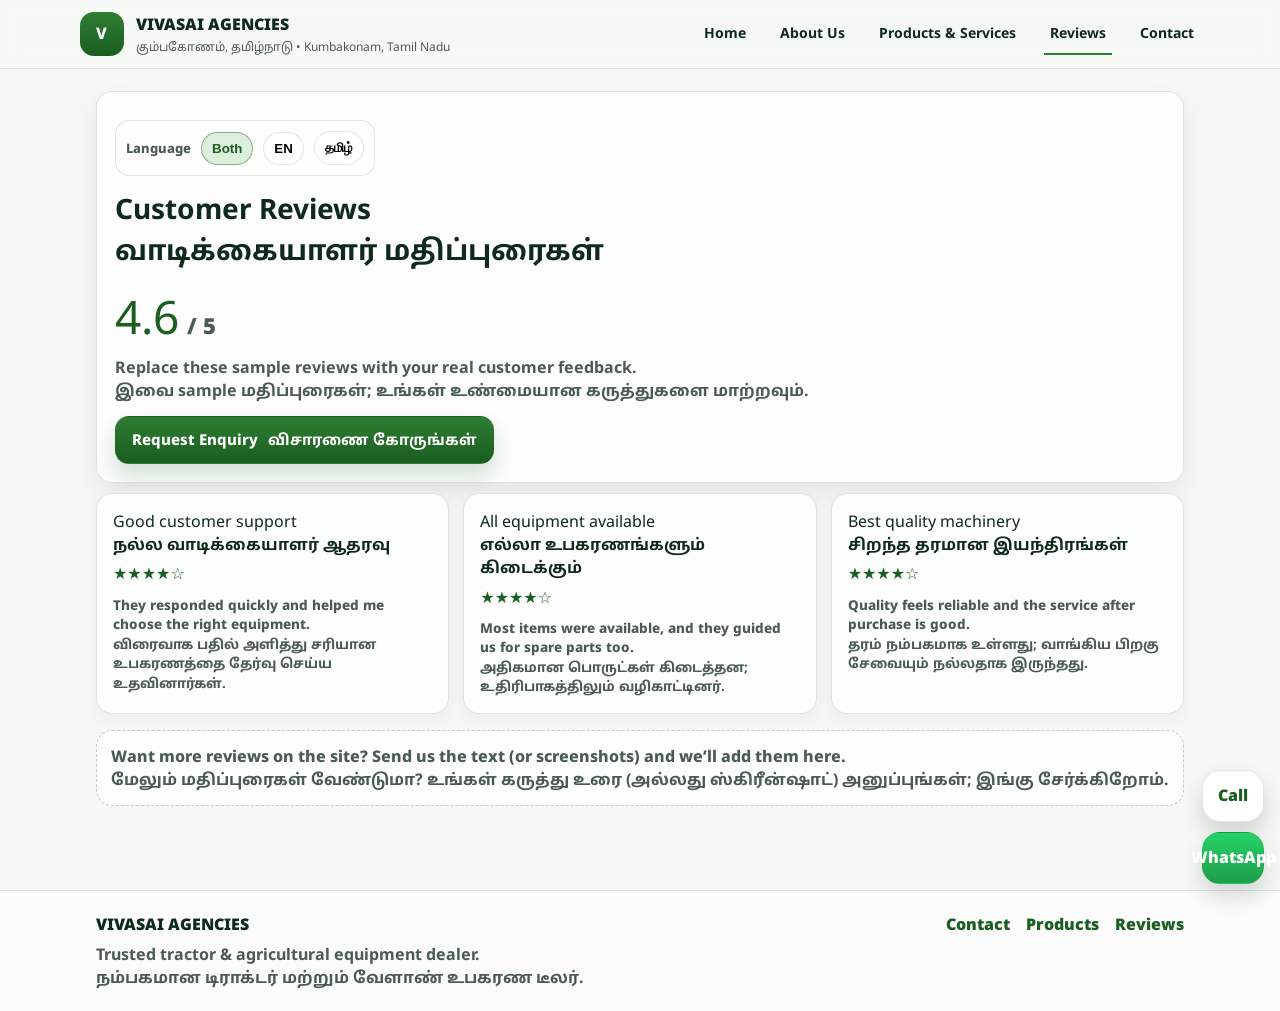
==== reviews.html @ 7ac6184e "Initial commit" ====
<!doctype html>
<html lang="en">
  <head>
    <meta charset="utf-8" />
    <meta name="viewport" content="width=device-width, initial-scale=1" />
    <title>Reviews | VIVASAI AGENCIES</title>
    <meta
      name="description"
      content="Customer reviews and trust rating for VIVASAI AGENCIES tractor and agricultural equipment dealership in Kumbakonam."
    />

    <link rel="preconnect" href="https://fonts.googleapis.com" />
    <link rel="preconnect" href="https://fonts.gstatic.com" crossorigin />
    <link
      href="https://fonts.googleapis.com/css2?family=Noto+Sans:wght@400;600;700&family=Noto+Sans+Tamil:wght@400;600;700&display=swap"
      rel="stylesheet"
    />

    <link rel="stylesheet" href="./styles.css" />
    <script defer src="./script.js"></script>
  </head>
  <body>
    <a class="skip-link" href="#main">Skip to content</a>

    <header class="site-header" role="banner">
      <div class="container header-inner">
        <div class="brand">
          <a class="brand-link" href="./index.html" aria-label="VIVASAI AGENCIES Home">
            <div class="brand-mark" aria-hidden="true">V</div>
            <div class="brand-text">
              <div class="brand-title">VIVASAI AGENCIES</div>
              <div class="brand-sub">கும்பகோணம், தமிழ்நாடு • Kumbakonam, Tamil Nadu</div>
            </div>
          </a>
        </div>

        <button class="nav-toggle" type="button" aria-label="Open menu" aria-controls="site-nav" aria-expanded="false">
          <span class="nav-toggle-lines" aria-hidden="true"></span>
        </button>

        <nav id="site-nav" class="site-nav" aria-label="Primary">
          <a class="nav-link" href="./index.html">Home</a>
          <a class="nav-link" href="./about.html">About Us</a>
          <a class="nav-link" href="./products.html">Products & Services</a>
          <a class="nav-link" href="./reviews.html" aria-current="page">Reviews</a>
          <a class="nav-link" href="./contact.html">Contact</a>
        </nav>
      </div>
    </header>

    <main id="main" class="page">
      <section class="page-hero">
        <div class="container">
          <div class="page-hero-card">
            <div class="lang-toggle" role="group" aria-label="Language preference" style="margin-bottom:12px;">
              <span class="lang-toggle-label">Language</span>
              <button type="button" class="lang-btn" data-lang="both">Both</button>
              <button type="button" class="lang-btn" data-lang="en">EN</button>
              <button type="button" class="lang-btn" data-lang="ta">தமிழ்</button>
            </div>

            <h1 class="page-hero-title">
              <span class="bilingual en">Customer Reviews</span>
              <span class="bilingual ta">வாடிக்கையாளர் மதிப்புரைகள்</span>
            </h1>

            <div class="rating-large" aria-label="Rating 4.6 out of 5">
              <div class="rating-large-value">4.6</div>
              <div class="rating-large-out-of">/ 5</div>
            </div>
            <div class="muted" style="margin-bottom:14px;">
              <span class="bilingual en">Replace these sample reviews with your real customer feedback.</span>
              <span class="bilingual ta">இவை sample மதிப்புரைகள்; உங்கள் உண்மையான கருத்துகளை மாற்றவும்.</span>
            </div>

            <a class="btn btn-primary" href="./contact.html">
              Request Enquiry
              <span class="bilingual ta">விசாரணை கோருங்கள்</span>
            </a>
          </div>
        </div>
      </section>

      <div class="container">
        <section aria-label="Reviews list">
          <div class="reviews-grid">
            <article class="review-card">
              <div class="review-title">
                <span class="bilingual en">Good customer support</span>
                <span class="bilingual ta">நல்ல வாடிக்கையாளர் ஆதரவு</span>
              </div>
              <div class="stars" aria-hidden="true">★★★★☆</div>
              <p class="review-body">
                <span class="bilingual en">They responded quickly and helped me choose the right equipment.</span>
                <span class="bilingual ta">விரைவாக பதில் அளித்து சரியான உபகரணத்தை தேர்வு செய்ய உதவினார்கள்.</span>
              </p>
            </article>

            <article class="review-card">
              <div class="review-title">
                <span class="bilingual en">All equipment available</span>
                <span class="bilingual ta">எல்லா உபகரணங்களும் கிடைக்கும்</span>
              </div>
              <div class="stars" aria-hidden="true">★★★★☆</div>
              <p class="review-body">
                <span class="bilingual en">Most items were available, and they guided us for spare parts too.</span>
                <span class="bilingual ta">அதிகமான பொருட்கள் கிடைத்தன; உதிரிபாகத்திலும் வழிகாட்டினர்.</span>
              </p>
            </article>

            <article class="review-card">
              <div class="review-title">
                <span class="bilingual en">Best quality machinery</span>
                <span class="bilingual ta">சிறந்த தரமான இயந்திரங்கள்</span>
              </div>
              <div class="stars" aria-hidden="true">★★★★☆</div>
              <p class="review-body">
                <span class="bilingual en">Quality feels reliable and the service after purchase is good.</span>
                <span class="bilingual ta">தரம் நம்பகமாக உள்ளது; வாங்கிய பிறகு சேவையும் நல்லதாக இருந்தது.</span>
              </p>
            </article>
          </div>

          <div style="margin-top:16px;" class="catalog-note">
            <span class="bilingual en">
              Want more reviews on the site? Send us the text (or screenshots) and we’ll add them here.
            </span>
            <span class="bilingual ta">
              மேலும் மதிப்புரைகள் வேண்டுமா? உங்கள் கருத்து உரை (அல்லது ஸ்கிரீன்ஷாட்) அனுப்புங்கள்; இங்கு சேர்க்கிறோம்.
            </span>
          </div>
        </section>
      </div>
    </main>

    <footer class="site-footer">
      <div class="container footer-inner">
        <div class="footer-left">
          <div class="footer-brand">VIVASAI AGENCIES</div>
          <div class="footer-muted">
            <span class="bilingual en">Trusted tractor & agricultural equipment dealer.</span>
            <span class="bilingual ta">நம்பகமான டிராக்டர் மற்றும் வேளாண் உபகரண டீலர்.</span>
          </div>
        </div>
        <div class="footer-right">
          <a class="footer-link" href="./contact.html">Contact</a>
          <a class="footer-link" href="./products.html">Products</a>
          <a class="footer-link" href="./reviews.html">Reviews</a>
        </div>
      </div>
    </footer>

    <div class="floating-actions" aria-label="Quick actions">
      <a class="fab fab-call" data-action="call" href="tel:{{PHONE_NUMBER_PLACEHOLDER}}" aria-label="Call now">
        Call
      </a>
      <a class="fab fab-whatsapp" data-action="whatsapp" href="javascript:void(0)" aria-label="WhatsApp enquiry">
        WhatsApp
      </a>
    </div>
  </body>
</html>
---- styles.css ----
:root{
  --green:#2E7D32;
  --green-dark:#1B5E20;
  --green-soft:#C8E6C9;
  --bg:#F6F8F6;
  --card:#FFFFFF;
  --text:#0F2A1A;
  --muted:#4B5A52;
  --border:rgba(15,42,26,.12);
  --shadow:0 10px 24px rgba(15,42,26,.08);
  --radius:16px;
  --radius-sm:12px;
}

.admin-banner{
  max-width:1120px;
  margin:12px auto 0;
  padding:10px 14px;
  border-radius:14px;
  border:1px solid rgba(255,193,7,.45);
  background:rgba(255,243,205,.95);
  color:#5C3B00;
  font-weight:1000;
  font-size:13.5px;
}

*{ box-sizing:border-box; }
html,body{ height:100%; }
body{
  margin:0;
  font-family:"Noto Sans","Noto Sans Tamil",system-ui,-apple-system,Segoe UI,Roboto,Arial,sans-serif;
  background:var(--bg);
  color:var(--text);
  line-height:1.45;
}

.skip-link{
  position:absolute;
  left:-9999px;
  top:auto;
  width:1px;
  height:1px;
  overflow:hidden;
}
.skip-link:focus{
  left:16px;
  top:16px;
  width:auto;
  height:auto;
  padding:10px 14px;
  background:var(--card);
  border:1px solid var(--border);
  border-radius:10px;
  z-index:9999;
}

.container{
  width:100%;
  max-width:1120px;
  padding:0 16px;
  margin:0 auto;
}

.site-header{
  position:sticky;
  top:0;
  z-index:50;
  background:rgba(246,248,246,.75);
  backdrop-filter: blur(10px);
  border-bottom:1px solid var(--border);
}

.header-inner{
  display:flex;
  align-items:center;
  justify-content:space-between;
  gap:14px;
  padding:12px 0;
}

.brand-link{
  display:flex;
  align-items:center;
  gap:12px;
  text-decoration:none;
  color:inherit;
}

.brand-mark{
  width:44px;
  height:44px;
  border-radius:14px;
  display:grid;
  place-items:center;
  background:linear-gradient(180deg,var(--green),var(--green-dark));
  color:#fff;
  font-weight:800;
  letter-spacing:.5px;
}

.brand-title{
  font-weight:900;
  font-size:16px;
}
.brand-sub{
  font-size:12px;
  color:var(--muted);
  margin-top:2px;
}

.site-nav{
  display:flex;
  gap:22px;
  align-items:center;
}

.nav-link{
  text-decoration:none;
  color:var(--text);
  font-weight:700;
  font-size:14px;
  padding:10px 6px;
  border-bottom:2px solid transparent;
}

.nav-link[aria-current="page"]{
  border-bottom-color:var(--green);
}
.nav-link:hover{
  border-bottom-color:var(--green);
}

.nav-toggle{
  display:none;
  width:42px;
  height:42px;
  border-radius:14px;
  border:1px solid var(--border);
  background:var(--card);
}
.nav-toggle-lines{
  display:block;
  width:18px;
  height:2px;
  background:var(--text);
  margin:0 auto;
  position:relative;
}
.nav-toggle-lines::before,
.nav-toggle-lines::after{
  content:"";
  position:absolute;
  left:0;
  width:18px;
  height:2px;
  background:var(--text);
}
.nav-toggle-lines::before{ top:-6px; }
.nav-toggle-lines::after{ top:6px; }

.page{ padding-bottom:84px; }

.hero{
  position:relative;
  overflow:hidden;
  padding:22px 0 28px;
}
.hero-bg{
  position:absolute;
  inset:-200px -200px auto -200px;
  height:560px;
  background:
    linear-gradient(90deg, rgba(246,248,246,.98) 0%, rgba(246,248,246,.72) 35%, rgba(246,248,246,0) 70%),
    radial-gradient(circle at 20% 40%, rgba(46,125,50,.22), transparent 50%),
    radial-gradient(circle at 75% 20%, rgba(27,94,32,.18), transparent 55%),
    url("https://vivasaiagencies.com/images/index.jpeg") center/cover no-repeat;
  pointer-events:none;
}
.hero-inner{
  display:grid;
  grid-template-columns: 1.2fr .9fr;
  gap:22px;
  align-items:stretch;
  position:relative;
}

.hero-copy{
  padding:14px 0;
}

.hero-title{
  margin:6px 0 10px;
  font-size:40px;
  line-height:1.05;
}
.hero-sub{
  margin:0 0 18px;
  color:var(--muted);
  font-size:16px;
  max-width:56ch;
}

.bilingual{
  display:block;
}
.bilingual.ta{
  font-weight:700;
}

.hero-cta{
  display:flex;
  gap:12px;
  flex-wrap:wrap;
  margin:18px 0;
}

.btn{
  display:inline-flex;
  align-items:center;
  justify-content:center;
  gap:10px;
  border-radius:14px;
  padding:12px 16px;
  text-decoration:none;
  font-weight:800;
  font-size:15px;
  border:1px solid transparent;
  transition: transform .06s ease, box-shadow .2s ease, background .2s ease, border-color .2s ease;
}
.btn:active{ transform: translateY(1px); }
.btn-primary{
  background:linear-gradient(180deg,var(--green),var(--green-dark));
  color:#fff;
  box-shadow:0 12px 22px rgba(27,94,32,.18);
}
.btn-outline{
  background:#fff;
  color:var(--green-dark);
  border-color:rgba(27,94,32,.25);
}
.btn-outline:hover{ border-color:rgba(27,94,32,.5); }

.mt-16{ margin-top:16px; }

.lang-toggle{
  display:flex;
  align-items:center;
  gap:10px;
  margin-top:10px;
  padding:10px;
  border-radius:14px;
  background:rgba(255,255,255,.65);
  border:1px solid var(--border);
  width:max-content;
}
.lang-toggle-label{
  font-weight:800;
  font-size:13px;
  color:var(--muted);
}
.lang-btn{
  border-radius:999px;
  padding:8px 10px;
  border:1px solid var(--border);
  background:#fff;
  font-weight:900;
  cursor:pointer;
}
.lang-btn.is-active{
  border-color:rgba(27,94,32,.45);
  background:rgba(200,230,201,.65);
  color:var(--green-dark);
}

.hero-visual{
  display:flex;
  flex-direction:column;
  gap:14px;
}

.hero-card{
  background:rgba(255,255,255,.7);
  border:1px solid var(--border);
  border-radius:var(--radius);
  box-shadow:var(--shadow);
  padding:16px;
}
.hero-card-title{
  font-weight:900;
  font-size:16px;
  margin-bottom:10px;
}
.hero-card-row{
  display:flex;
  align-items:center;
  gap:10px;
  font-weight:800;
  margin:10px 0;
}
.dot{
  width:12px;
  height:12px;
  border-radius:999px;
  background:rgba(46,125,50,.2);
  border:2px solid var(--green);
}
.dot-green{ background:rgba(46,125,50,.14); }

.hero-card-badge{
  margin-top:14px;
  padding-top:14px;
  border-top:1px dashed rgba(15,42,26,.18);
  display:flex;
  align-items:center;
  justify-content:space-between;
  gap:14px;
}
.rating{
  display:flex;
  align-items:baseline;
  gap:6px;
}
.rating-value{
  font-size:30px;
  font-weight:1000;
  color:var(--green-dark);
}
.rating-text{
  font-weight:900;
  color:var(--muted);
}
.rating-caption{
  font-size:12px;
  color:var(--muted);
  text-align:right;
}

.hero-image-placeholder{
  flex:1;
  border-radius:var(--radius);
  border:1px solid var(--border);
  background:
    linear-gradient(135deg, rgba(46,125,50,.18), rgba(200,230,201,.3)),
    repeating-linear-gradient(
      45deg,
      rgba(15,42,26,.06),
      rgba(15,42,26,.06) 10px,
      transparent 10px,
      transparent 20px
    );
  min-height:220px;
  position:relative;
  overflow:hidden;
}

.hero-image{
  flex:1;
  border-radius:var(--radius);
  border:1px solid var(--border);
  min-height:220px;
  position:relative;
  overflow:hidden;
  background:rgba(255,255,255,.65);
}
.hero-image-img{
  position:absolute;
  inset:0;
  width:100%;
  height:100%;
  object-fit:cover;
}
.hero-image-img{
  filter:saturate(1.1) contrast(1.03);
}
.image-caption{
  position:absolute;
  bottom:14px;
  left:14px;
  right:14px;
  background:rgba(255,255,255,.75);
  border:1px solid var(--border);
  border-radius:14px;
  padding:10px 12px;
  font-weight:800;
  color:var(--muted);
  font-size:13px;
}

.section{
  padding:28px 0;
}
.section-muted{
  background:linear-gradient(180deg, rgba(200,230,201,.35), rgba(246,248,246,0));
  border-top:1px solid var(--border);
  border-bottom:1px solid var(--border);
}
.section-title{
  margin:0 0 16px;
  font-size:24px;
}

.grid-4{
  display:grid;
  grid-template-columns: repeat(4, 1fr);
  gap:14px;
}
.feature-card{
  background:var(--card);
  border:1px solid var(--border);
  border-radius:var(--radius);
  padding:16px;
  box-shadow: 0 6px 16px rgba(15,42,26,.05);
}
.feature-icon{
  font-size:26px;
  margin-bottom:10px;
}
.feature-title{
  margin:0 0 8px;
  font-size:16px;
}
.feature-text{
  margin:0;
  color:var(--muted);
  font-weight:700;
  font-size:13.5px;
}

.two-col{
  display:grid;
  grid-template-columns: 1.05fr .95fr;
  gap:22px;
  align-items:start;
}

.rating-large{
  display:flex;
  align-items:baseline;
  gap:8px;
  margin:14px 0 6px;
}
.rating-large-value{
  font-size:46px;
  font-weight:1100;
  color:var(--green-dark);
}
.rating-large-out-of{
  font-size:22px;
  font-weight:900;
  color:var(--muted);
}

.muted{ color:var(--muted); font-weight:700; }

.reviews-mini{
  display:flex;
  flex-wrap:wrap;
  gap:10px;
  margin:14px 0 18px;
}
.review-chip{
  background:rgba(255,255,255,.75);
  border:1px solid var(--border);
  padding:10px 12px;
  border-radius:999px;
  font-weight:900;
  font-size:13px;
}

.gallery{
  background:rgba(255,255,255,.65);
  border:1px solid var(--border);
  border-radius:var(--radius);
  padding:16px;
  box-shadow:var(--shadow);
}
.gallery-title{
  font-weight:1000;
  margin-bottom:12px;
}
.gallery-grid{
  display:grid;
  grid-template-columns: repeat(3, 1fr);
  gap:10px;
}
.thumb{
  border-radius:14px;
  height:92px;
  border:1px solid rgba(15,42,26,.12);
  background:
    linear-gradient(135deg, rgba(46,125,50,.18), rgba(200,230,201,.22)),
    radial-gradient(circle at 25% 20%, rgba(27,94,32,.18), transparent 40%),
    linear-gradient(180deg, rgba(255,255,255,.65), rgba(255,255,255,.1));
  padding:0;
  cursor:pointer;
  position:relative;
  overflow:hidden;
}
.thumb img{
  position:absolute;
  inset:0;
  width:100%;
  height:100%;
  object-fit:cover;
  opacity:.96;
}
.thumb-btn{
  appearance:none;
  -webkit-appearance:none;
  background:transparent;
}
.gallery-caption{ margin-top:12px; }

.faq{
  display:grid;
  grid-template-columns: 1fr 1fr;
  gap:14px;
}
.faq-item{
  border-radius:var(--radius);
  border:1px solid var(--border);
  background:rgba(255,255,255,.75);
  box-shadow:0 6px 16px rgba(15,42,26,.05);
  overflow:hidden;
}
.faq-toggle{
  width:100%;
  display:flex;
  align-items:center;
  justify-content:space-between;
  gap:12px;
  padding:14px 16px;
  background:transparent;
  border:0;
  cursor:pointer;
  text-align:left;
  font-weight:1100;
}
.faq-panel{
  padding:0 16px 14px;
  display:none;
}
.faq-chevron{
  display:inline-block;
  font-weight:1200;
  color:var(--green-dark);
  transition: transform .18s ease;
}
.faq-item.is-open .faq-panel{ display:block; }
.faq-item.is-open .faq-chevron{ transform: rotate(180deg); }

/* Lightbox */
.lightbox-backdrop{
  position:fixed;
  inset:0;
  background:rgba(0,0,0,.7);
  display:none;
  align-items:center;
  justify-content:center;
  padding:18px;
  z-index:250;
}
.lightbox-backdrop.is-open{ display:flex; }
.lightbox-modal{
  width:100%;
  max-width:980px;
  background:#fff;
  border-radius:18px;
  border:1px solid rgba(255,255,255,.15);
  box-shadow:0 30px 60px rgba(0,0,0,.25);
  overflow:hidden;
}
.lightbox-head{
  display:flex;
  align-items:center;
  justify-content:space-between;
  gap:14px;
  padding:12px 14px;
  background:rgba(246,248,246,.96);
  border-bottom:1px solid var(--border);
}
.lightbox-title{
  font-weight:1200;
  color:var(--text);
  font-size:14.5px;
}
.lightbox-close{
  border-radius:14px;
  padding:10px 12px;
  border:1px solid var(--border);
  background:#fff;
  font-weight:1100;
  cursor:pointer;
}
.lightbox-img{
  width:100%;
  height:auto;
  max-height:72vh;
  object-fit:cover;
  display:block;
  background:#000;
}

.section-cta{
  padding:30px 0;
}
.cta-inner{
  display:flex;
  align-items:center;
  justify-content:space-between;
  gap:18px;
  padding:18px;
  border-radius:var(--radius);
  background:linear-gradient(180deg, rgba(200,230,201,.55), rgba(255,255,255,.7));
  border:1px solid rgba(27,94,32,.22);
}
.cta-actions{
  display:flex;
  gap:12px;
  flex-wrap:wrap;
  justify-content:flex-end;
}

.product-preview{
  text-decoration:none;
  display:flex;
  flex-direction:column;
  gap:10px;
  padding:16px;
  background:var(--card);
  border:1px solid var(--border);
  border-radius:var(--radius);
  color:inherit;
  box-shadow:0 6px 16px rgba(15,42,26,.05);
}
.product-preview-title{
  font-weight:1000;
  font-size:16px;
}
.product-preview-desc{
  color:var(--muted);
  font-weight:800;
  font-size:13.5px;
  margin-top:auto;
}
.product-preview-link{
  font-weight:1000;
  color:var(--green-dark);
}

.site-footer{
  border-top:1px solid var(--border);
  padding:22px 0;
  background:rgba(255,255,255,.5);
}
.footer-inner{
  display:flex;
  align-items:flex-start;
  justify-content:space-between;
  gap:18px;
}
.footer-brand{
  font-weight:1000;
  font-size:16px;
  margin-bottom:6px;
}
.footer-muted{
  color:var(--muted);
  font-weight:700;
}
.footer-right{
  display:flex;
  gap:16px;
  flex-wrap:wrap;
}
.footer-link{
  color:var(--green-dark);
  text-decoration:none;
  font-weight:900;
}
.footer-link:hover{
  text-decoration:underline;
}

.floating-actions{
  position:fixed;
  right:16px;
  bottom:16px;
  display:flex;
  flex-direction:column;
  gap:10px;
  z-index:80;
}
.fab{
  display:flex;
  align-items:center;
  justify-content:center;
  width:62px;
  height:52px;
  border-radius:18px;
  border:1px solid var(--border);
  background:var(--card);
  box-shadow:0 12px 22px rgba(15,42,26,.16);
  font-weight:1000;
  text-decoration:none;
  color:var(--green-dark);
}
.fab-whatsapp{
  background:linear-gradient(180deg, #25D366, #1F9D4C);
  color:#fff;
  border-color:rgba(0,0,0,.06);
}
.fab:active{ transform: translateY(1px); }

/* Product & catalog styles (used by products.html) */
.catalog-note{
  background:rgba(255,255,255,.7);
  border:1px dashed rgba(27,94,32,.28);
  border-radius:var(--radius);
  padding:14px;
  color:var(--muted);
  font-weight:800;
}
.is-hidden{
  display:none !important;
}
.category{
  scroll-margin-top:110px;
}
.category-title{
  font-size:22px;
  font-weight:1100;
  margin:22px 0 12px;
}
.category-grid{
  display:grid;
  grid-template-columns: repeat(3, 1fr);
  gap:14px;
}
.product-card{
  background:var(--card);
  border:1px solid var(--border);
  border-radius:var(--radius);
  padding:16px;
  box-shadow:0 6px 16px rgba(15,42,26,.05);
}
.product-media{
  height:138px;
  border-radius:12px;
  border:1px solid rgba(15,42,26,.12);
  overflow:hidden;
  background:linear-gradient(135deg, rgba(46,125,50,.12), rgba(200,230,201,.25));
  margin-bottom:12px;
}
.product-media-img{
  width:100%;
  height:100%;
  object-fit:cover;
  display:block;
}
.product-card-top{
  display:flex;
  align-items:flex-start;
  justify-content:space-between;
  gap:10px;
}
.product-name{
  font-weight:1100;
}
.product-badges{
  display:flex;
  flex-wrap:wrap;
  gap:6px;
  justify-content:flex-end;
}
.badge{
  font-size:12px;
  font-weight:900;
  color:var(--green-dark);
  background:rgba(200,230,201,.65);
  border:1px solid rgba(27,94,32,.20);
  padding:6px 10px;
  border-radius:999px;
}
.product-bullets{
  margin:12px 0 14px;
  padding-left:18px;
  color:var(--muted);
  font-weight:800;
  font-size:13.5px;
}

.product-card-actions{
  display:flex;
  gap:10px;
}
.btn-small{
  padding:10px 12px;
  font-size:14px;
  border-radius:12px;
  flex:1;
}

.product-search{
  margin:16px 0 6px;
  background:rgba(255,255,255,.65);
  border:1px solid var(--border);
  border-radius:var(--radius);
  padding:14px;
  box-shadow:0 6px 16px rgba(15,42,26,.03);
}
.product-search label{
  display:block;
  font-weight:1100;
  color:var(--muted);
  font-size:13.5px;
  margin-bottom:8px;
}
#product-search-input{
  width:100%;
  border-radius:14px;
  border:1px solid var(--border);
  background:#fff;
  padding:12px 12px;
  font-size:14.5px;
  font-weight:900;
  outline:none;
}
.product-search .muted{
  margin-top:8px;
}

/* About page */
.page-hero{
  padding:22px 0 10px;
}
.page-hero-card{
  background:rgba(255,255,255,.7);
  border:1px solid var(--border);
  border-radius:var(--radius);
  padding:18px;
  box-shadow:var(--shadow);
}
.page-hero-title{
  font-size:28px;
  font-weight:1200;
  margin:0 0 10px;
}
.stats{
  display:grid;
  grid-template-columns: repeat(3, 1fr);
  gap:12px;
  margin-top:14px;
}
.stat{
  border-radius:var(--radius-sm);
  border:1px solid var(--border);
  background:#fff;
  padding:14px;
}
.stat-value{
  font-weight:1200;
  font-size:26px;
  color:var(--green-dark);
}
.stat-label{
  color:var(--muted);
  font-weight:900;
  margin-top:6px;
  font-size:13.5px;
}

/* Reviews page */
.reviews-grid{
  display:grid;
  grid-template-columns: repeat(3, 1fr);
  gap:14px;
}
.review-card{
  border-radius:var(--radius);
  border:1px solid var(--border);
  background:rgba(255,255,255,.75);
  box-shadow:0 6px 16px rgba(15,42,26,.05);
  padding:16px;
}
.review-title{
  font-weight:1100;
  margin:0 0 6px;
}
.stars{
  color:var(--green-dark);
  font-weight:1100;
  margin-bottom:10px;
}
.review-body{
  color:var(--muted);
  font-weight:800;
  margin:0;
  font-size:13.5px;
}

/* Contact page */
.contact-grid{
  display:grid;
  grid-template-columns: 1fr 1fr;
  gap:14px;
  align-items:start;
}
.contact-card{
  background:rgba(255,255,255,.7);
  border:1px solid var(--border);
  border-radius:var(--radius);
  padding:16px;
  box-shadow:var(--shadow);
}
.contact-card h3{
  margin:0 0 10px;
}
.map{
  width:100%;
  border:0;
  border-radius:var(--radius-sm);
  height:320px;
}
.form{
  display:grid;
  gap:12px;
}
.field label{
  display:block;
  font-weight:900;
  color:var(--muted);
  font-size:13px;
  margin-bottom:6px;
}
.field input,.field select,.field textarea{
  width:100%;
  border-radius:14px;
  border:1px solid var(--border);
  background:#fff;
  padding:12px 12px;
  font-size:14.5px;
  font-weight:800;
  outline:none;
}
.field textarea{
  min-height:110px;
  resize:vertical;
}
.form-actions{
  display:flex;
  gap:12px;
  flex-wrap:wrap;
}

/* Language display control */
body[data-lang="en"] .bilingual.ta{ display:none; }
body[data-lang="ta"] .bilingual.en{ display:none; }
body[data-lang="both"] .bilingual.ta,
body[data-lang="both"] .bilingual.en{ display:block; }

/* Responsive */
@media (max-width: 980px){
  .hero-inner{ grid-template-columns: 1fr; }
  .two-col{ grid-template-columns: 1fr; }
  .grid-4{ grid-template-columns: repeat(2, 1fr); }
  .category-grid{ grid-template-columns: repeat(2, 1fr); }
  .reviews-grid{ grid-template-columns: repeat(2, 1fr); }
  .contact-grid{ grid-template-columns: 1fr; }
  .faq{ grid-template-columns: 1fr; }
}

@media (max-width: 720px){
  .site-nav{
    position:absolute;
    top:64px;
    right:16px;
    left:16px;
    background:rgba(246,248,246,.92);
    backdrop-filter: blur(10px);
    border:1px solid var(--border);
    border-radius:var(--radius);
    padding:12px;
    display:none;
    flex-direction:column;
    gap:6px;
  }
  .site-header{ position:sticky; }
  .site-nav.is-open{ display:flex; }
  .nav-toggle{ display:inline-flex; align-items:center; justify-content:center; }
  .hero-title{ font-size:32px; }
  .category-grid{ grid-template-columns: 1fr; }
  .reviews-grid{ grid-template-columns: 1fr; }
  .grid-4{ grid-template-columns: 1fr 1fr; }
  .stats{ grid-template-columns: 1fr; }
  .cta-inner{ flex-direction:column; align-items:flex-start; }
  .cta-actions{ width:100%; justify-content:flex-start; }
}

/* Auth + dashboards */
.auth-wrap{
  display:flex;
  justify-content:center;
}
.auth-card{
  width:100%;
  max-width:980px;
  background:rgba(255,255,255,.7);
  border:1px solid var(--border);
  border-radius:var(--radius);
  padding:18px;
  box-shadow:var(--shadow);
}
.auth-title{
  font-size:30px;
  font-weight:1200;
  margin:0 0 8px;
}
.auth-grid{
  display:grid;
  grid-template-columns: 1fr 1fr;
  gap:14px;
  margin-top:12px;
}
.auth-panel{
  border:1px solid var(--border);
  background:rgba(255,255,255,.7);
  border-radius:var(--radius);
  padding:16px;
  box-shadow:0 6px 16px rgba(15,42,26,.05);
}
.auth-panel-title{
  font-size:18px;
  font-weight:1200;
  margin:0 0 10px;
}
.auth-form{
  display:grid;
  gap:12px;
}
.auth-actions{
  display:flex;
  justify-content:flex-end;
}
.auth-error{
  margin-top:10px;
  padding:12px 12px;
  border-radius:14px;
  border:1px solid rgba(140,0,0,.25);
  background:rgba(255,220,220,.65);
  color:#6b0000;
  font-weight:900;
}

.enquiry-list{
  display:grid;
  gap:12px;
}
.enquiry-card{
  border-radius:var(--radius);
  border:1px solid var(--border);
  background:rgba(255,255,255,.75);
  box-shadow:0 6px 16px rgba(15,42,26,.05);
  padding:16px;
}
.enquiry-top{
  display:flex;
  align-items:flex-start;
  justify-content:space-between;
  gap:12px;
}
.enquiry-title{
  font-weight:1200;
}
.enquiry-status{
  color:var(--green-dark);
  font-weight:1200;
}
.enquiry-meta{
  color:var(--muted);
  font-weight:900;
  font-size:13.5px;
  margin-top:8px;
}
.enquiry-message{
  margin-top:10px;
  color:var(--muted);
  font-weight:800;
  font-size:13.5px;
  white-space:pre-wrap;
}
.admin-actions{
  margin-top:12px;
}
.admin-note-input{
  font-weight:800;
}

.enquiry-stats{
  display:grid;
  grid-template-columns: repeat(3, 1fr);
  gap:12px;
}
.enquiry-stats .stat{
  background:#fff;
}

@media (max-width: 720px){
  .auth-grid{ grid-template-columns: 1fr; }
  .enquiry-stats{ grid-template-columns: 1fr; }
}
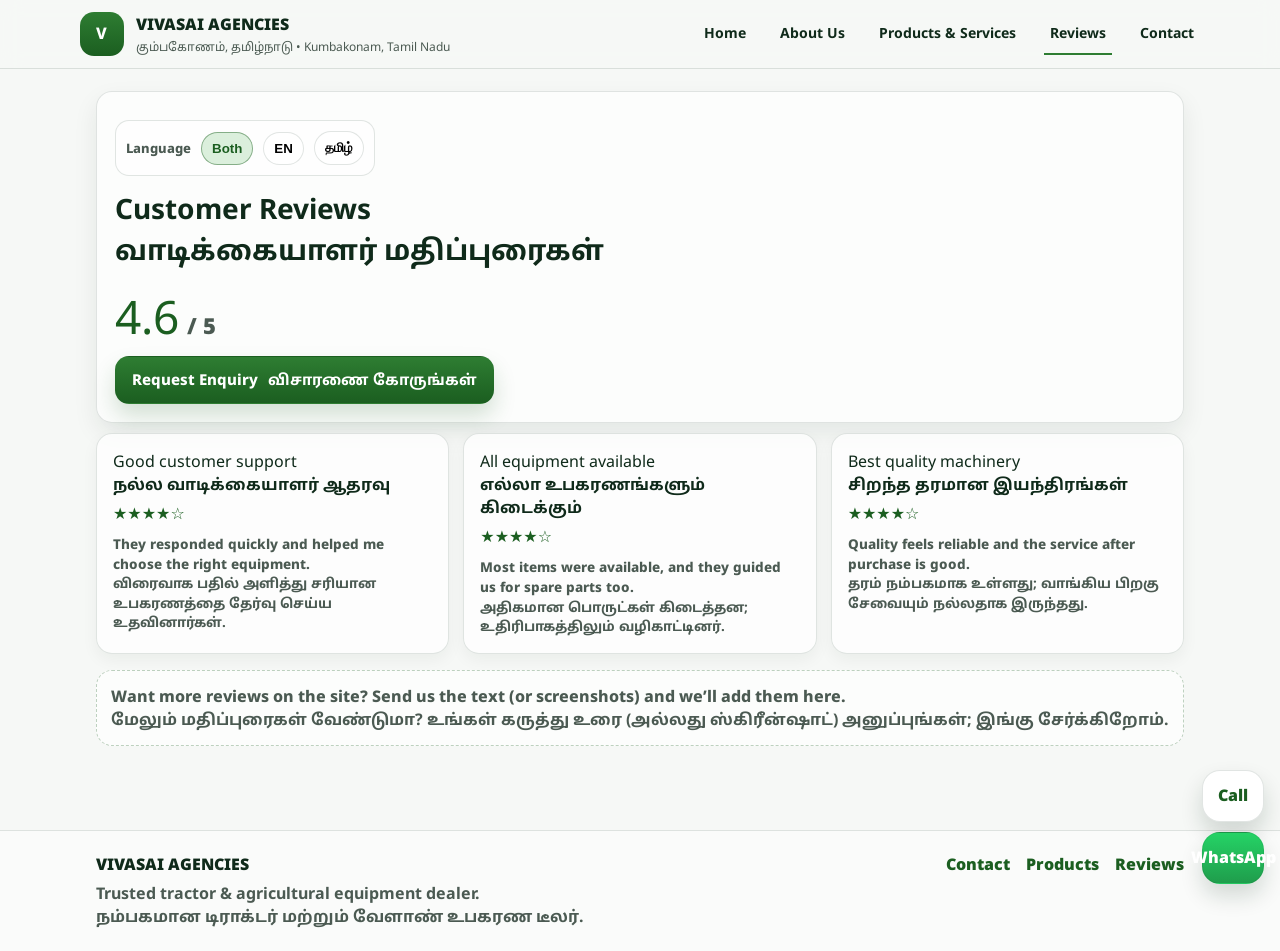
==== commit 9b44b4e3: "Update reviews.html" ====
--- a/reviews.html
+++ b/reviews.html
@@ -68,10 +68,7 @@
               <div class="rating-large-value">4.6</div>
               <div class="rating-large-out-of">/ 5</div>
             </div>
-            <div class="muted" style="margin-bottom:14px;">
-              <span class="bilingual en">Replace these sample reviews with your real customer feedback.</span>
-              <span class="bilingual ta">இவை sample மதிப்புரைகள்; உங்கள் உண்மையான கருத்துகளை மாற்றவும்.</span>
-            </div>
+            
 
             <a class="btn btn-primary" href="./contact.html">
               Request Enquiry
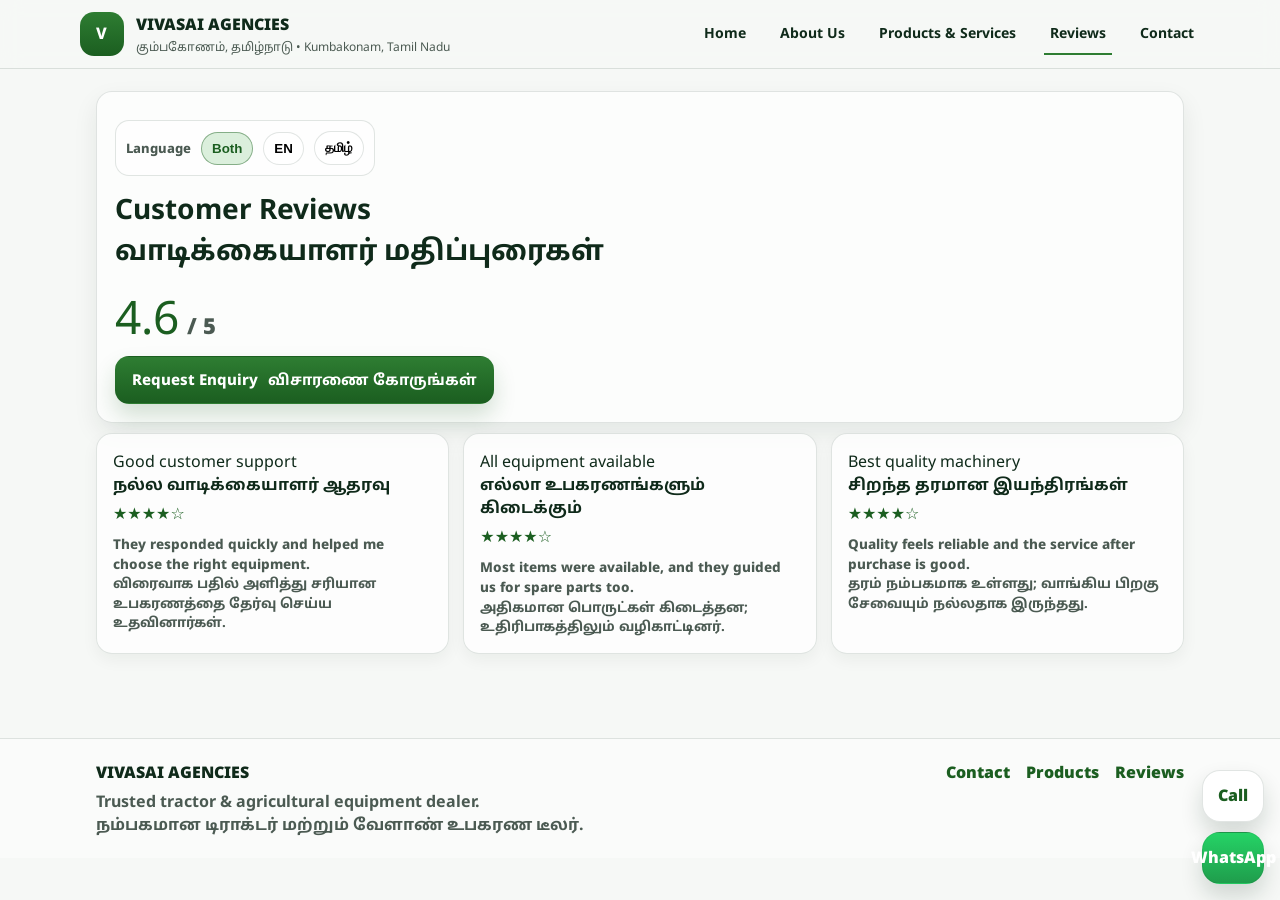
==== commit 8d01be47: "Update reviews.html" ====
--- a/reviews.html
+++ b/reviews.html
@@ -118,14 +118,7 @@
             </article>
           </div>
 
-          <div style="margin-top:16px;" class="catalog-note">
-            <span class="bilingual en">
-              Want more reviews on the site? Send us the text (or screenshots) and we’ll add them here.
-            </span>
-            <span class="bilingual ta">
-              மேலும் மதிப்புரைகள் வேண்டுமா? உங்கள் கருத்து உரை (அல்லது ஸ்கிரீன்ஷாட்) அனுப்புங்கள்; இங்கு சேர்க்கிறோம்.
-            </span>
-          </div>
+          
         </section>
       </div>
     </main>
